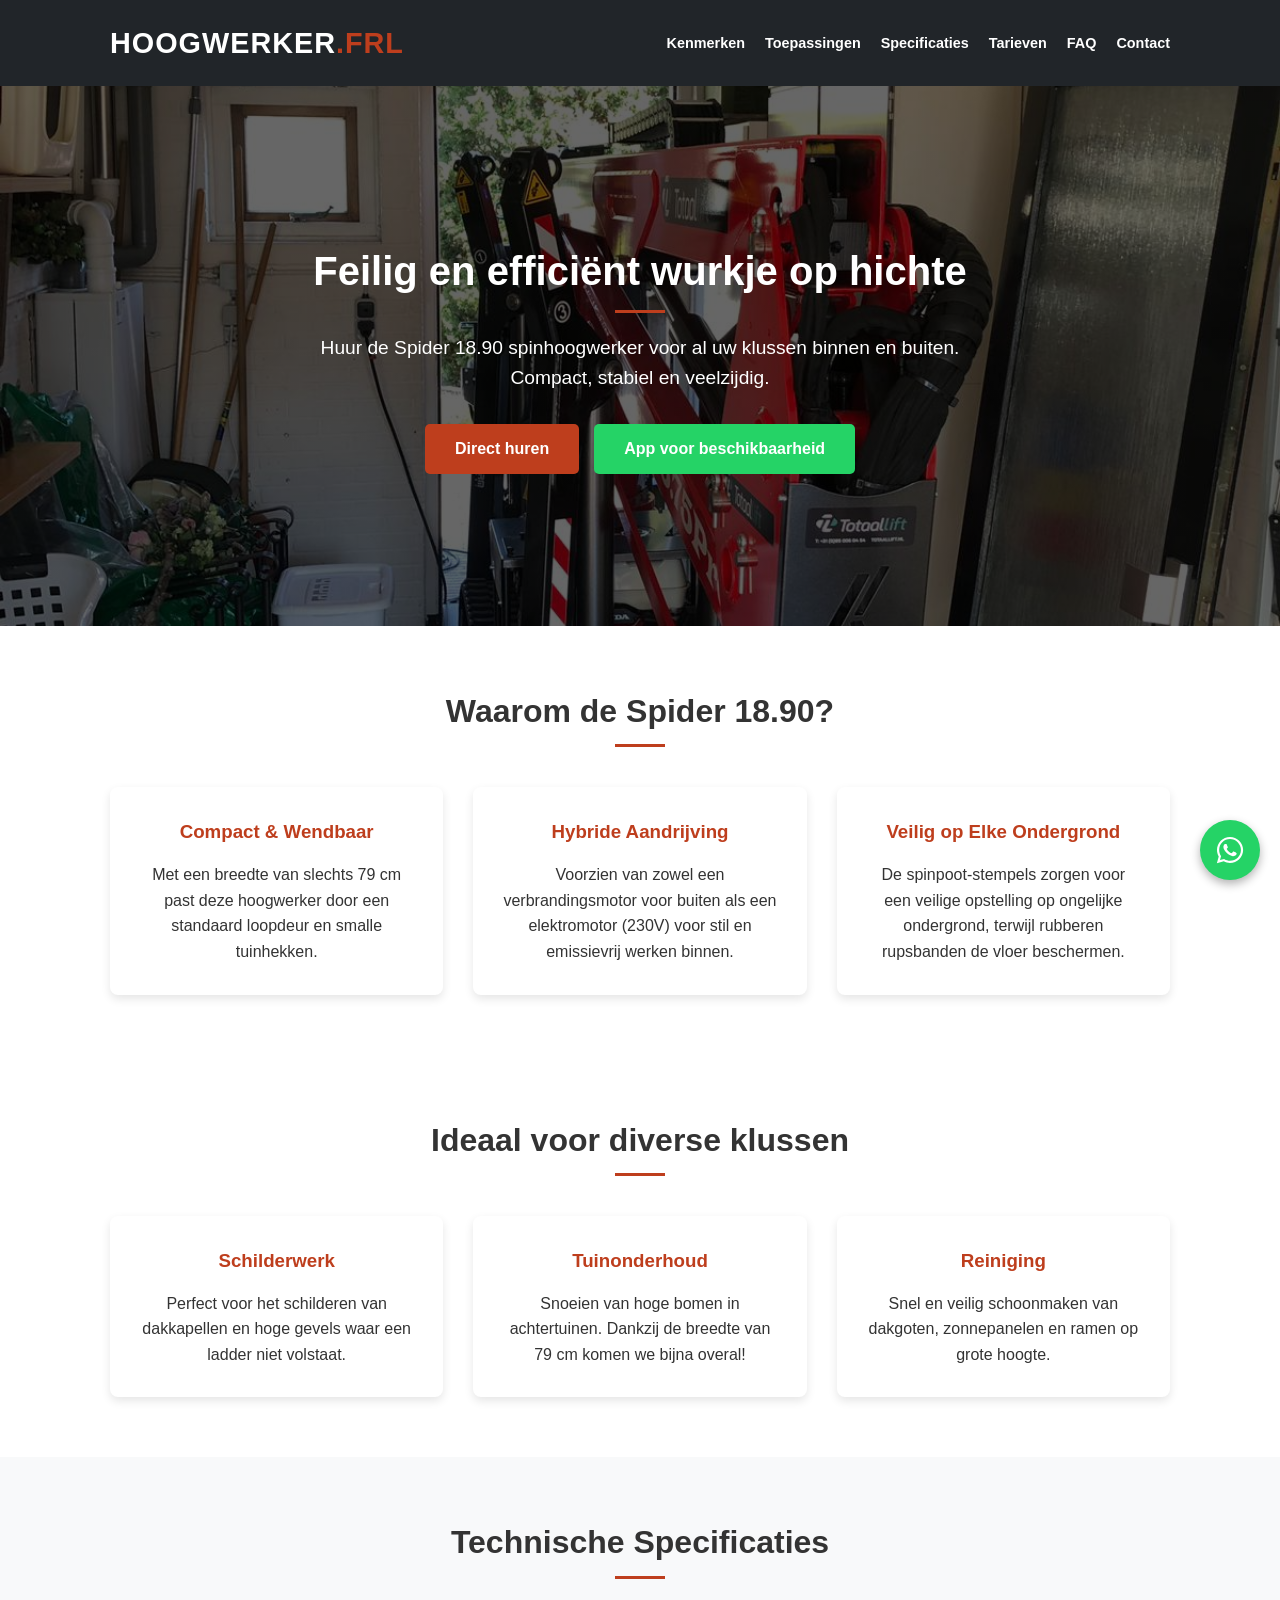
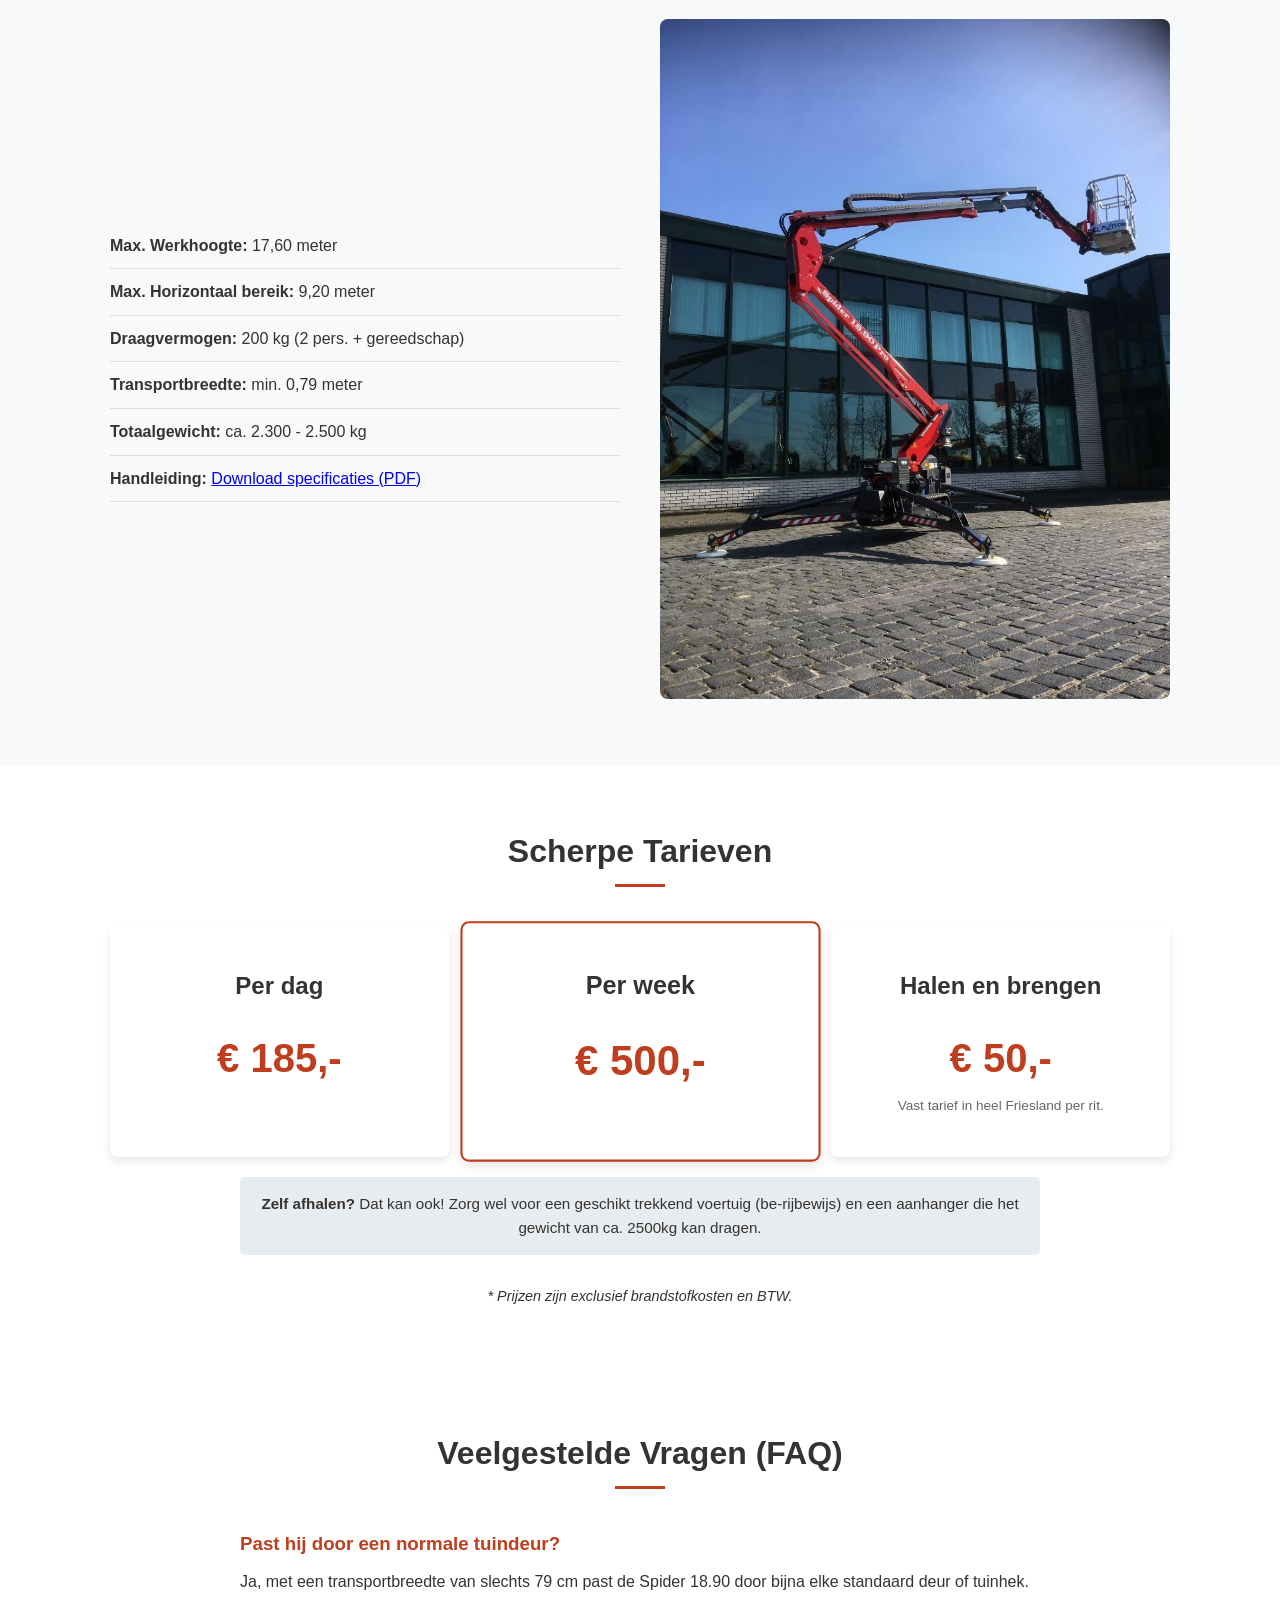
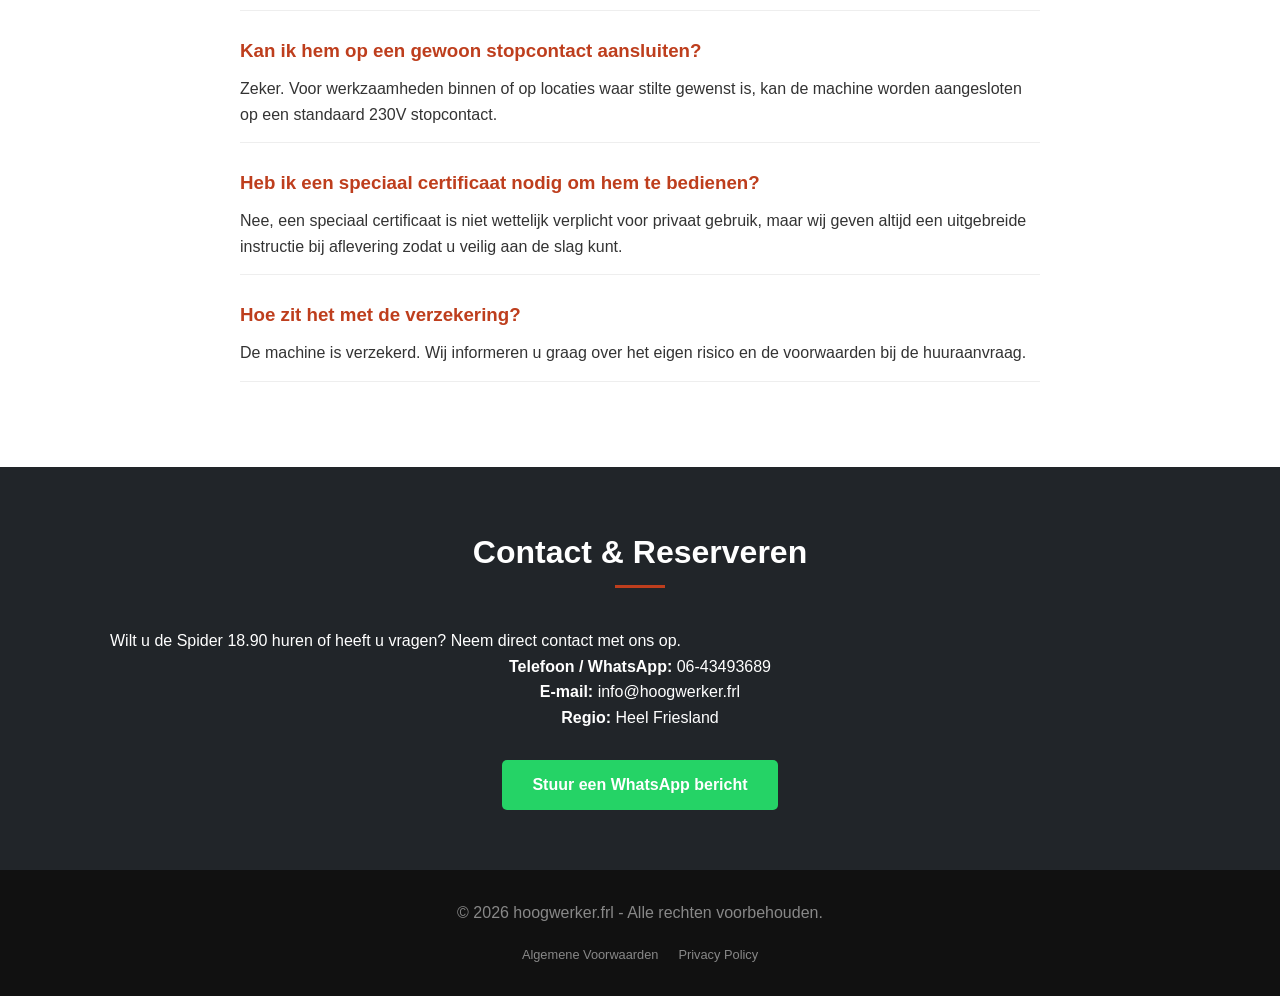
==== index.html @ 07b89209 "Initial commit" ====
<!DOCTYPE html>
<html lang="nl">
<head>
    <meta charset="UTF-8">
    <meta name="viewport" content="width=device-width, initial-scale=1.0">
    <title>Hoogwerker.frl - Spinspinhoogwerker Verhuur</title>
    <link rel="stylesheet" href="style.css">
</head>
<body>
    <header>
        <div class="container">
            <h1>hoogwerker<span>.frl</span></h1>
            <nav>
                <ul>
                    <li><a href="#kenmerken">Kenmerken</a></li>
                    <li><a href="#toepassingen">Toepassingen</a></li>
                    <li><a href="#specificaties">Specificaties</a></li>
                    <li><a href="#tarieven">Tarieven</a></li>
                    <li><a href="#faq">FAQ</a></li>
                    <li><a href="#contact">Contact</a></li>
                </ul>
            </nav>
        </div>
    </header>

    <main>
        <section id="hero">
            <div class="container">
                <h2>Feilig en efficiënt wurkje op hichte</h2>
                <p>Huur de Spider 18.90 spinhoogwerker voor al uw klussen binnen en buiten. Compact, stabiel en veelzijdig.</p>
                <div class="cta-buttons">
                    <a href="#contact" class="btn">Direct huren</a>
                    <a href="https://wa.me/31643493689" class="btn btn-whatsapp">App voor beschikbaarheid</a>
                </div>
            </div>
        </section>

        <section id="kenmerken" class="section">
            <div class="container">
                <h2>Waarom de Spider 18.90?</h2>
                <div class="grid">
                    <div class="card">
                        <h3>Compact & Wendbaar</h3>
                        <p>Met een breedte van slechts 79 cm past deze hoogwerker door een standaard loopdeur en smalle tuinhekken.</p>
                    </div>
                    <div class="card">
                        <h3>Hybride Aandrijving</h3>
                        <p>Voorzien van zowel een verbrandingsmotor voor buiten als een elektromotor (230V) voor stil en emissievrij werken binnen.</p>
                    </div>
                    <div class="card">
                        <h3>Veilig op Elke Ondergrond</h3>
                        <p>De spinpoot-stempels zorgen voor een veilige opstelling op ongelijke ondergrond, terwijl rubberen rupsbanden de vloer beschermen.</p>
                    </div>
                </div>
            </div>
        </section>

        <section id="toepassingen" class="section">
            <div class="container">
                <h2>Ideaal voor diverse klussen</h2>
                <div class="grid">
                    <div class="card">
                        <h3>Schilderwerk</h3>
                        <p>Perfect voor het schilderen van dakkapellen en hoge gevels waar een ladder niet volstaat.</p>
                    </div>
                    <div class="card">
                        <h3>Tuinonderhoud</h3>
                        <p>Snoeien van hoge bomen in achtertuinen. Dankzij de breedte van 79 cm komen we bijna overal!</p>
                    </div>
                    <div class="card">
                        <h3>Reiniging</h3>
                        <p>Snel en veilig schoonmaken van dakgoten, zonnepanelen en ramen op grote hoogte.</p>
                    </div>
                </div>
            </div>
        </section>

        <section id="specificaties" class="section bg-light">
            <div class="container">
                <h2>Technische Specificaties</h2>
                <div class="spec-grid">
                    <ul>
                        <li><strong>Max. Werkhoogte:</strong> 17,60 meter</li>
                        <li><strong>Max. Horizontaal bereik:</strong> 9,20 meter</li>
                        <li><strong>Draagvermogen:</strong> 200 kg (2 pers. + gereedschap)</li>
                        <li><strong>Transportbreedte:</strong> min. 0,79 meter</li>
                        <li><strong>Totaalgewicht:</strong> ca. 2.300 - 2.500 kg</li>
                        <li><strong>Handleiding:</strong> <a href="info/brochure-spider-1890-en.pdf" target="_blank">Download specificaties (PDF)</a></li>
                    </ul>
                    <div class="spec-image">
                        <!-- Hier zou een afbeelding van de Spider 1890 kunnen komen -->
                        <img src="afbeeldingen/platform-basket-1890.jpg" alt="Spider 18.90 spinhoogwerker">
                    </div>
                </div>
            </div>
        </section>

        <section id="tarieven" class="section">
            <div class="container">
                <h2>Scherpe Tarieven</h2>
                <div class="price-container">
                    <div class="price-box">
                        <h3>Per dag</h3>
                        <p class="price">€ 185,-</p>
                    </div>
                    <div class="price-box featured">
                        <h3>Per week</h3>
                        <p class="price">€ 500,-</p>
                    </div>
                    <div class="price-box">
                        <h3>Halen en brengen</h3>
                        <p class="price">€ 50,-</p>
                        <p class="detail">Vast tarief in heel Friesland per rit.</p>
                    </div>
                </div>
                <div class="practical-info">
                    <p><strong>Zelf afhalen?</strong> Dat kan ook! Zorg wel voor een geschikt trekkend voertuig (be-rijbewijs) en een aanhanger die het gewicht van ca. 2500kg kan dragen.</p>
                </div>
                <p class="disclaimer">* Prijzen zijn exclusief brandstofkosten en BTW.</p>
            </div>
        </section>

        <section id="faq" class="section">
            <div class="container">
                <h2>Veelgestelde Vragen (FAQ)</h2>
                <div class="faq-grid">
                    <div class="faq-item">
                        <h3>Past hij door een normale tuindeur?</h3>
                        <p>Ja, met een transportbreedte van slechts 79 cm past de Spider 18.90 door bijna elke standaard deur of tuinhek.</p>
                    </div>
                    <div class="faq-item">
                        <h3>Kan ik hem op een gewoon stopcontact aansluiten?</h3>
                        <p>Zeker. Voor werkzaamheden binnen of op locaties waar stilte gewenst is, kan de machine worden aangesloten op een standaard 230V stopcontact.</p>
                    </div>
                    <div class="faq-item">
                        <h3>Heb ik een speciaal certificaat nodig om hem te bedienen?</h3>
                        <p>Nee, een speciaal certificaat is niet wettelijk verplicht voor privaat gebruik, maar wij geven altijd een uitgebreide instructie bij aflevering zodat u veilig aan de slag kunt.</p>
                    </div>
                    <div class="faq-item">
                        <h3>Hoe zit het met de verzekering?</h3>
                        <p>De machine is verzekerd. Wij informeren u graag over het eigen risico en de voorwaarden bij de huuraanvraag.</p>
                    </div>
                </div>
            </div>
        </section>

        <section id="contact" class="section bg-dark text-light">
            <div class="container">
                <h2>Contact & Reserveren</h2>
                <p>Wilt u de Spider 18.90 huren of heeft u vragen? Neem direct contact met ons op.</p>
                <div class="contact-info">
                    <p><strong>Telefoon / WhatsApp:</strong> <a href="https://wa.me/31643493689" class="whatsapp-link">06-43493689</a></p>
                    <p><strong>E-mail:</strong> <a href="mailto:info@hoogwerker.frl">info@hoogwerker.frl</a></p>
                    <p><strong>Regio:</strong> Heel Friesland</p>
                </div>
                <div class="cta-container">
                    <a href="https://wa.me/31643493689" class="btn btn-whatsapp">Stuur een WhatsApp bericht</a>
                </div>
            </div>
        </section>
    </main>

    <a href="https://wa.me/31643493689" class="whatsapp-sticky" target="_blank" rel="noopener noreferrer" title="Chat via WhatsApp">
        <svg viewBox="0 0 448 512" width="30" height="30" fill="currentColor">
            <path d="M380.9 97.1C339 55.1 283.2 32 223.9 32c-122.4 0-222 99.6-222 222 0 39.1 10.2 77.3 29.6 111L0 480l117.7-30.9c32.4 17.7 68.9 27 106.1 27h.1c122.3 0 224.1-99.6 224.1-222 0-59.3-25.2-115-67.1-157zm-157 341.6c-33.2 0-65.7-8.9-94-25.7l-6.7-4-69.8 18.3L72 359.2l-4.4-7c-18.5-29.4-28.2-63.3-28.2-98.2 0-101.7 82.8-184.5 184.6-184.5 49.3 0 95.6 19.2 130.4 54.1 34.8 34.9 56.2 81.2 56.1 130.5 0 101.8-84.9 184.6-186.6 184.6zm101.2-138.2c-5.5-2.8-32.8-16.2-37.9-18-5.1-1.9-8.8-2.8-12.5 2.8-3.7 5.6-14.3 18-17.6 21.8-3.2 3.7-6.5 4.2-12 1.4-5.5-2.8-23.2-8.5-44.2-27.2-16.4-14.6-27.4-32.7-30.7-38.2-3.2-5.6-.4-8.6 2.4-11.4 2.6-2.5 5.5-6.5 8.3-9.8 2.8-3.2 3.7-5.5 5.5-9.3 1.9-3.7.9-6.9-.5-9.7-1.4-2.8-12.5-30.1-17.1-41.2-4.5-10.8-9.1-9.3-12.5-9.5-3.2-.2-6.9-.2-10.6-.2-3.7 0-9.7 1.4-14.8 6.9-5.1 5.6-19.4 19-19.4 46.3 0 27.3 19.9 53.7 22.6 57.4 2.8 3.7 39.1 59.7 94.8 83.8 13.2 5.8 23.5 9.2 31.5 11.8 13.3 4.2 25.4 3.6 35 2.2 10.7-1.6 32.8-13.4 37.4-26.4 4.6-13 4.6-24.1 3.2-26.4-1.3-2.5-5-3.9-10.5-6.6z"/>
        </svg>
    </a>

    <footer>
        <div class="container">
            <p>&copy; 2026 hoogwerker.frl - Alle rechten voorbehouden.</p>
            <nav>
                <ul>
                    <li><a href="algemene-voorwaarden.html">Algemene Voorwaarden</a></li>
                    <li><a href="privacy-policy.html">Privacy Policy</a></li>
                </ul>
            </nav>
        </div>
    </footer>
</body>
</html>
---- style.css ----
/* Kleurenpalet op basis van requirements.md */
:root {
    --primary-color: #BE3E1D;
    --secondary-color: #212529;
    --light-bg: #f8f9fa;
    --text-color: #333;
    --light-text: #fff;
}

* {
    box-sizing: border-box;
    margin: 0;
    padding: 0;
}

body {
    font-family: 'Segoe UI', Tahoma, Geneva, Verdana, sans-serif;
    line-height: 1.6;
    color: var(--text-color);
}

.container {
    max-width: 1100px;
    margin: 0 auto;
    padding: 0 20px;
}

/* Header */
header {
    background: var(--secondary-color);
    color: var(--light-text);
    padding: 20px 0;
    position: sticky;
    top: 0;
    z-index: 1000;
}

header .container {
    display: flex;
    justify-content: space-between;
    align-items: center;
}

header h1 {
    font-size: 1.8rem;
    text-transform: uppercase;
    letter-spacing: 1px;
}

header h1 span {
    color: var(--primary-color);
}

header nav ul {
    display: flex;
    list-style: none;
}

header nav ul li {
    margin-left: 20px;
}

header nav a {
    color: var(--light-text);
    text-decoration: none;
    font-weight: bold;
    font-size: 0.9rem;
    transition: color 0.3s;
}

header nav a:hover {
    color: var(--primary-color);
}

/* Hero Section */
#hero {
    background: linear-gradient(rgba(0,0,0,0.6), rgba(0,0,0,0.6)), url('afbeeldingen/2019_06_01_erwin_geels_1.jpg') no-repeat center center/cover;
    height: 60vh;
    color: var(--light-text);
    display: flex;
    flex-direction: column;
    justify-content: center;
    text-align: center;
}

#hero h2 {
    font-size: 2.5rem;
    margin-bottom: 20px;
}

#hero p {
    font-size: 1.2rem;
    margin-bottom: 30px;
    max-width: 700px;
    margin-left: auto;
    margin-right: auto;
}

.btn {
    display: inline-block;
    background: var(--primary-color);
    color: var(--light-text);
    padding: 12px 30px;
    text-decoration: none;
    border-radius: 5px;
    font-weight: bold;
    transition: background 0.3s;
}

.btn:hover {
    background: #a33519;
}

/* Sections */
.section {
    padding: 60px 0;
}

.bg-light {
    background: var(--light-bg);
}

.bg-dark {
    background: var(--secondary-color);
}

.text-light {
    color: var(--light-text);
}

h2 {
    text-align: center;
    margin-bottom: 40px;
    font-size: 2rem;
    position: relative;
    padding-bottom: 10px;
}

h2::after {
    content: '';
    background: var(--primary-color);
    height: 3px;
    width: 50px;
    position: absolute;
    bottom: 0;
    left: 50%;
    transform: translateX(-50%);
}

/* Grid & Cards */
.grid {
    display: grid;
    grid-template-columns: repeat(auto-fit, minmax(250px, 1fr));
    gap: 30px;
}

.card {
    background: #fff;
    padding: 30px;
    border-radius: 8px;
    box-shadow: 0 4px 10px rgba(0,0,0,0.1);
    text-align: center;
}

.card h3 {
    margin-bottom: 15px;
    color: var(--primary-color);
}

/* Specs */
.spec-grid {
    display: grid;
    grid-template-columns: 1fr 1fr;
    gap: 40px;
    align-items: center;
}

.spec-grid ul {
    list-style: none;
}

.spec-grid ul li {
    padding: 10px 0;
    border-bottom: 1px solid #ddd;
}

.spec-image img {
    width: 100%;
    border-radius: 8px;
}

/* Tarieven */
.price-container {
    display: flex;
    justify-content: center;
    gap: 20px;
    flex-wrap: wrap;
}

.price-box {
    background: #fff;
    padding: 40px;
    border-radius: 8px;
    text-align: center;
    flex: 1;
    min-width: 250px;
    box-shadow: 0 4px 10px rgba(0,0,0,0.1);
}

.price-box.featured {
    border: 2px solid var(--primary-color);
    transform: scale(1.05);
}

.price-box h3 {
    margin-bottom: 20px;
    font-size: 1.5rem;
}

.price {
    font-size: 2.5rem;
    font-weight: bold;
    color: var(--primary-color);
}

.price-box .detail {
    font-size: 0.85rem;
    color: #666;
    margin-top: 5px;
}

.practical-info {
    max-width: 800px;
    margin: 20px auto 0;
    text-align: center;
    background: #e9ecef;
    padding: 15px;
    border-radius: 5px;
    font-size: 0.95rem;
}

.disclaimer {
    text-align: center;
    margin-top: 30px;
    font-style: italic;
    font-size: 0.9rem;
}

/* Contact */
.contact-info {
    text-align: center;
    margin-bottom: 30px;
}

.contact-info a {
    color: var(--light-text);
    text-decoration: none;
    transition: color 0.3s;
}

.contact-info a:hover {
    color: var(--primary-color);
}

.cta-container {
    text-align: center;
}

.btn-whatsapp {
    background-color: #25D366;
}

.btn-whatsapp:hover {
    background-color: #128C7E;
}

.whatsapp-sticky {
    position: fixed;
    bottom: 20px;
    right: 20px;
    background-color: #25D366;
    color: white;
    width: 60px;
    height: 60px;
    border-radius: 50%;
    display: flex;
    justify-content: center;
    align-items: center;
    box-shadow: 0 4px 10px rgba(0,0,0,0.3);
    z-index: 1001;
    transition: transform 0.3s, background-color 0.3s;
}

.whatsapp-sticky:hover {
    transform: scale(1.1);
    background-color: #128C7E;
}

.faq-grid {
    max-width: 800px;
    margin: 0 auto;
}

.faq-item {
    margin-bottom: 25px;
    padding-bottom: 15px;
    border-bottom: 1px solid #eee;
}

.faq-item h3 {
    color: var(--primary-color);
    margin-bottom: 10px;
}

.cta-buttons {
    display: flex;
    justify-content: center;
    gap: 15px;
    flex-wrap: wrap;
}

/* Footer */
footer {
    background: #111;
    color: #888;
    padding: 30px 0;
    text-align: center;
}

footer nav ul {
    list-style: none;
    display: flex;
    justify-content: center;
    margin-top: 15px;
}

footer nav ul li {
    margin: 0 10px;
}

footer nav a {
    color: #888;
    text-decoration: none;
    font-size: 0.8rem;
}

footer nav a:hover {
    color: var(--light-text);
}

/* Mobiele Responsiviteit */
@media (max-width: 768px) {
    header .container {
        flex-direction: column;
    }

    header nav {
        margin-top: 15px;
    }

    header nav ul li {
        margin: 0 10px;
    }

    #hero h2 {
        font-size: 1.8rem;
    }

    .spec-grid {
        grid-template-columns: 1fr;
    }

    .price-box.featured {
        transform: scale(1);
    }
}
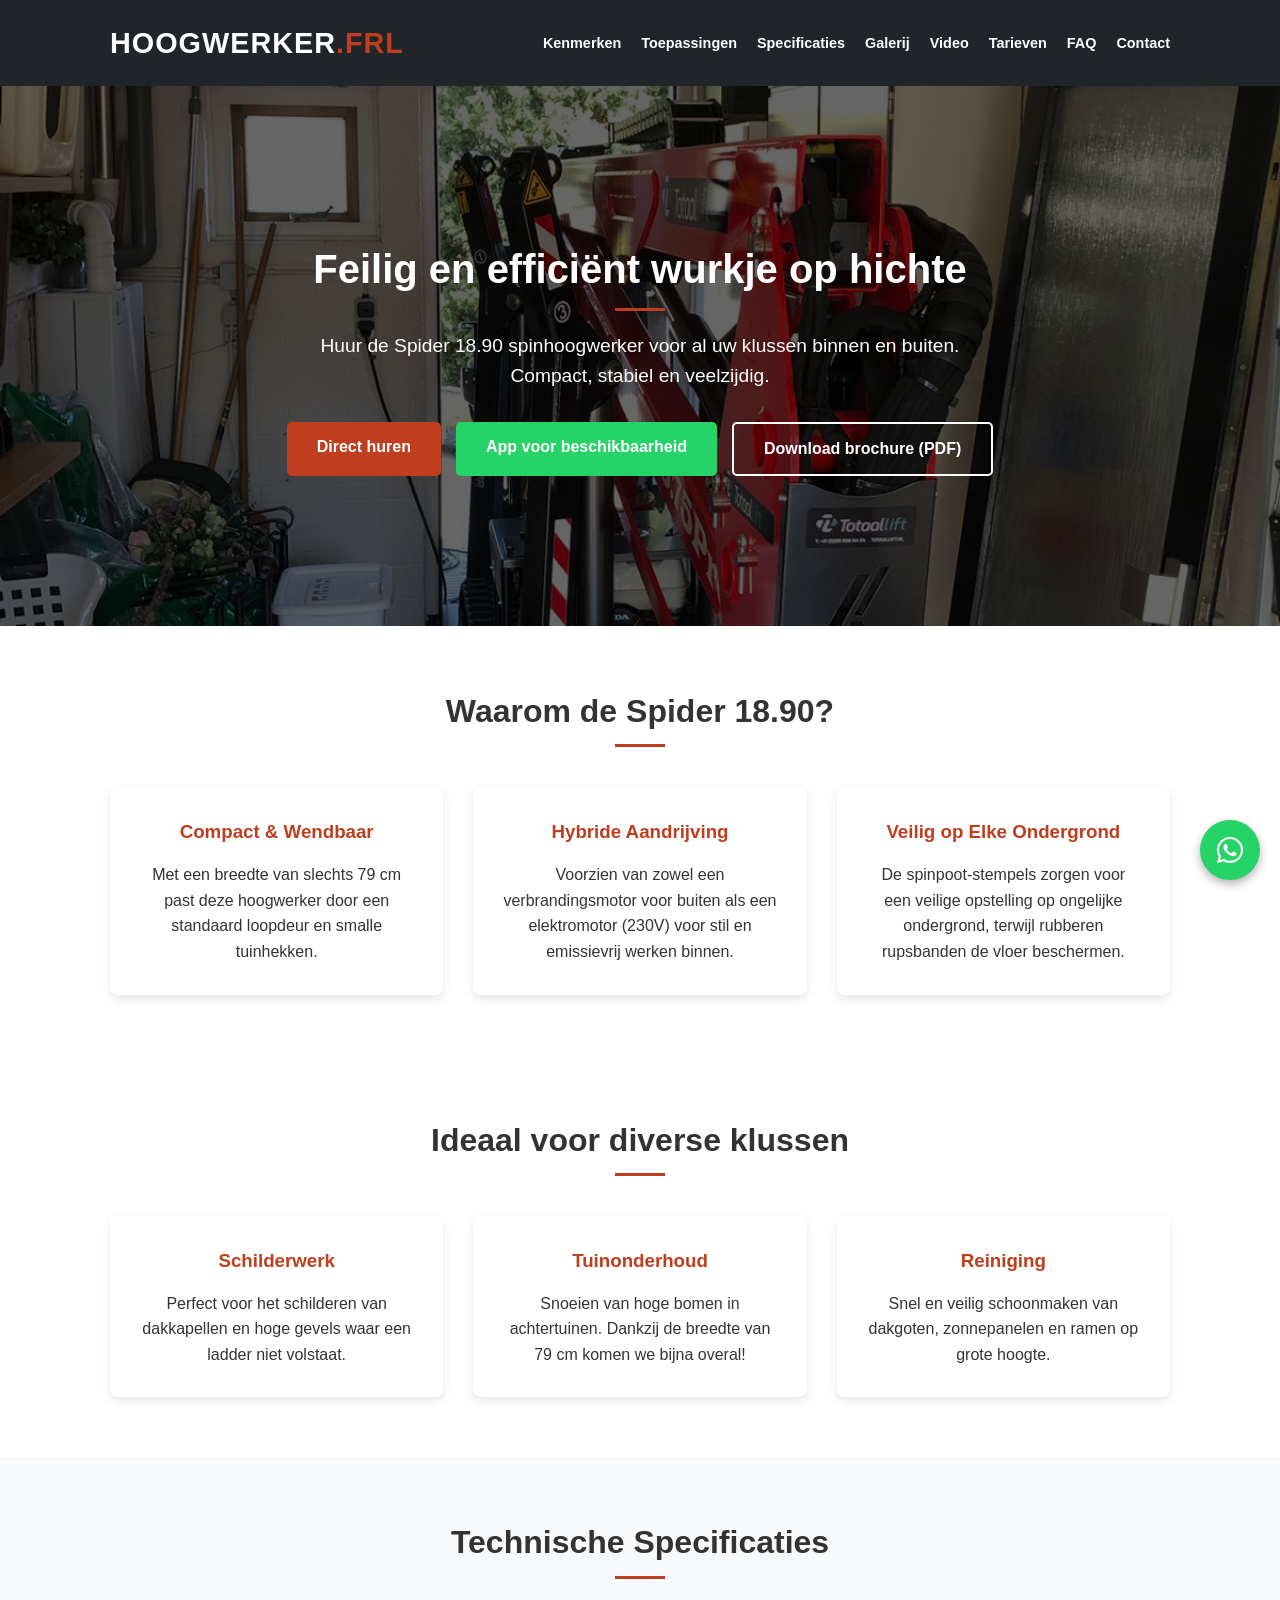
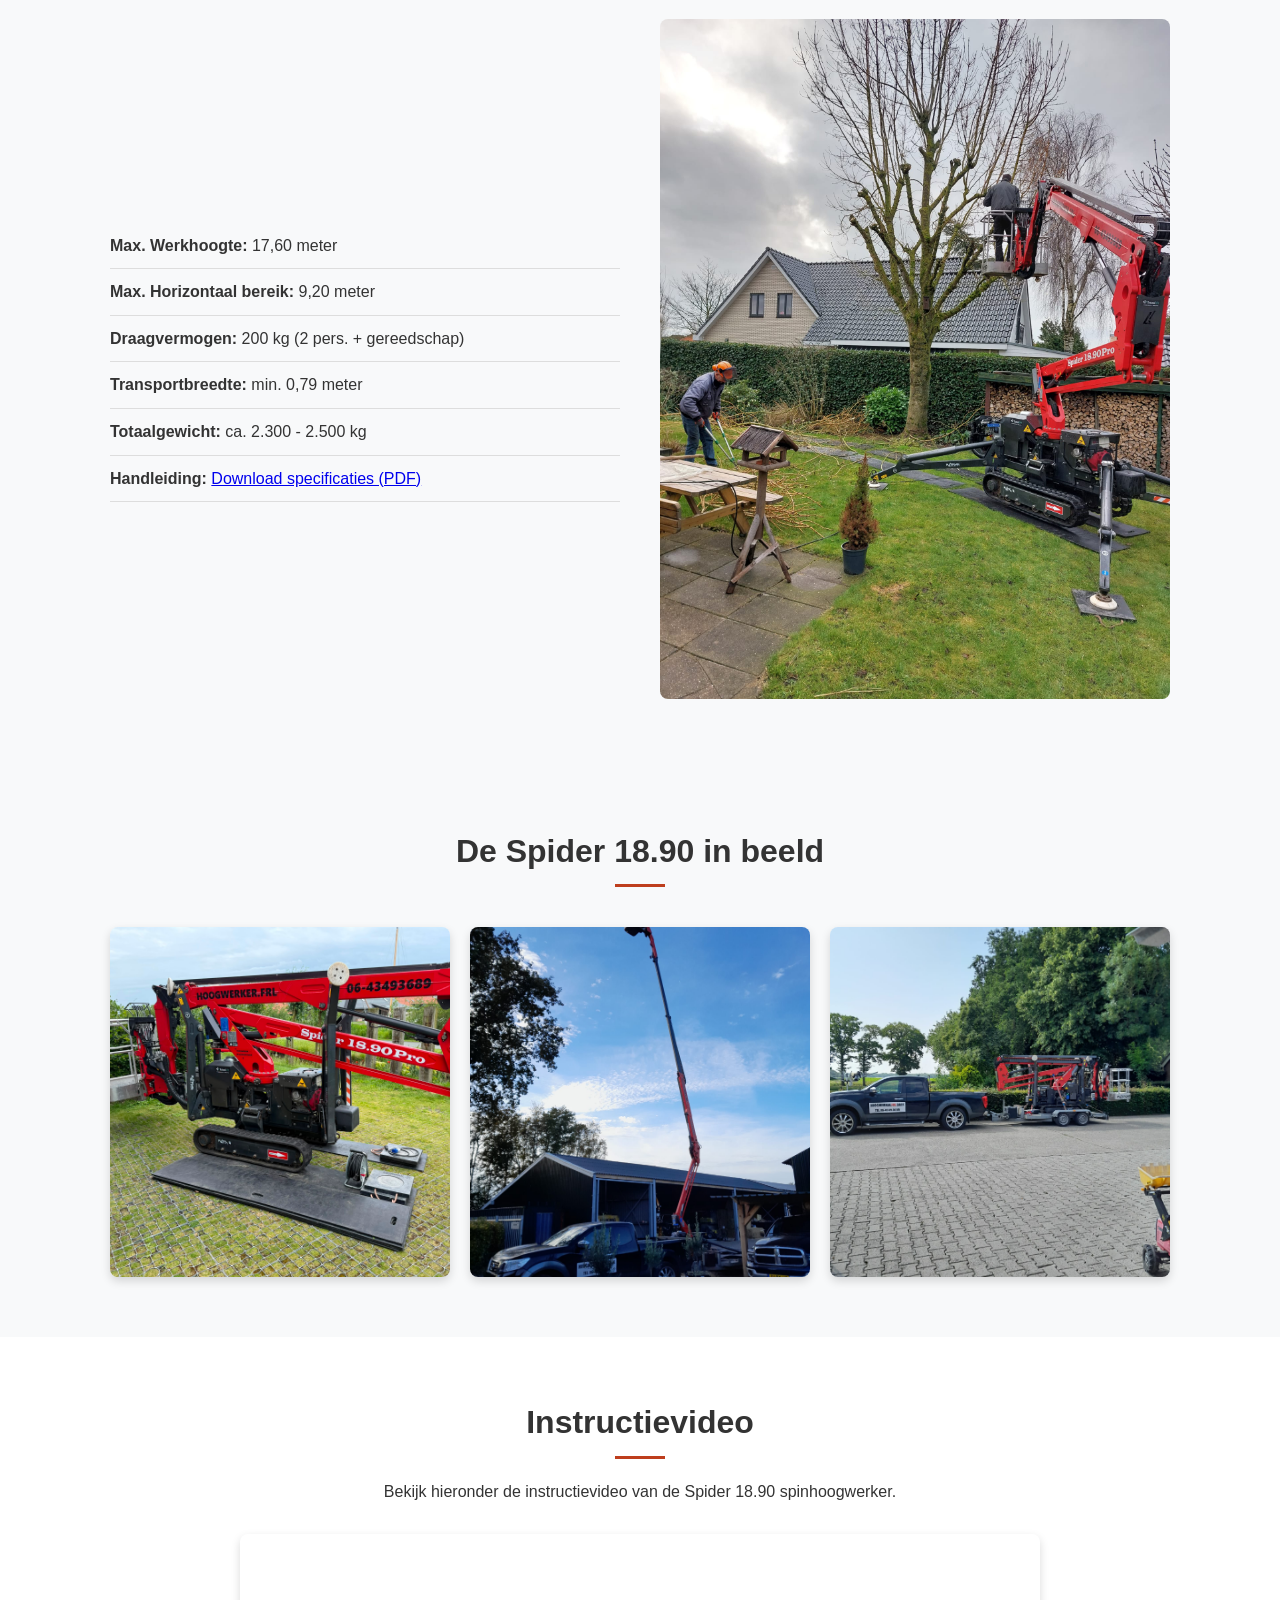
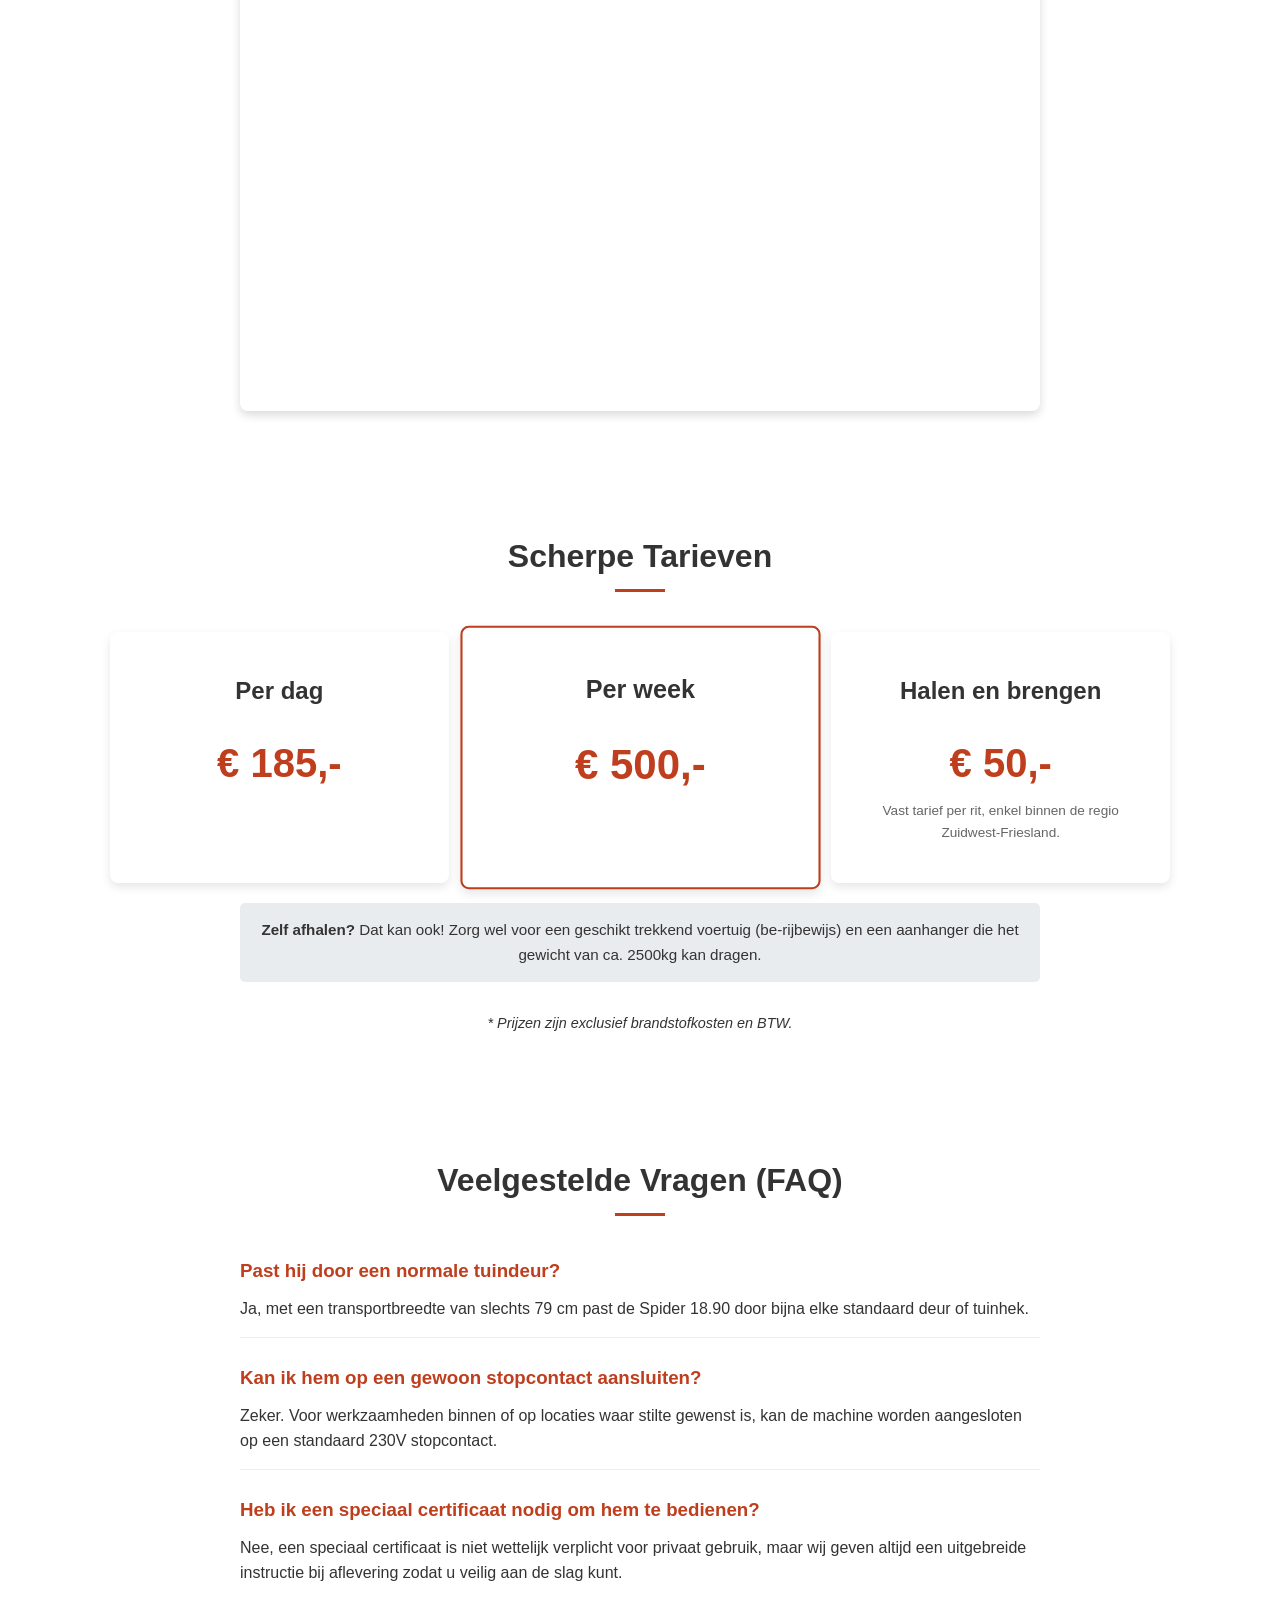
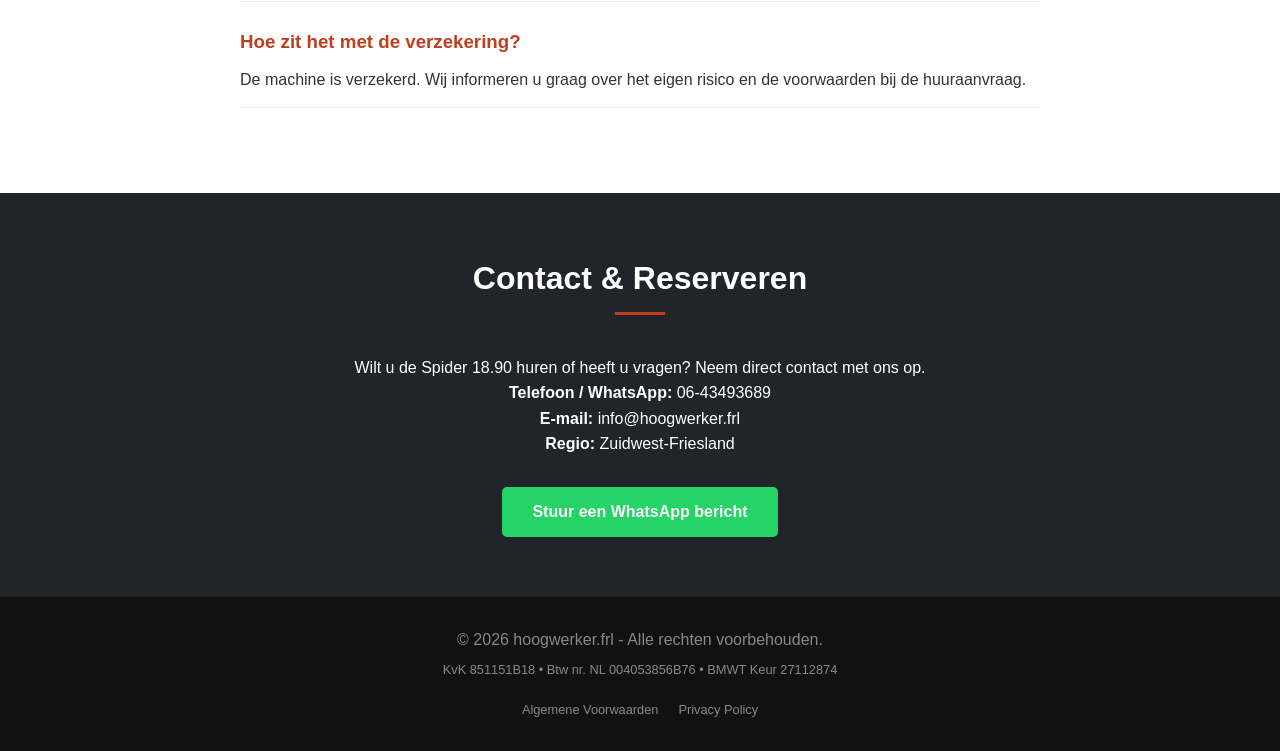
==== commit b61f7e64: "Update website" ====
--- a/index.html
+++ b/index.html
@@ -15,6 +15,8 @@
                     <li><a href="#kenmerken">Kenmerken</a></li>
                     <li><a href="#toepassingen">Toepassingen</a></li>
                     <li><a href="#specificaties">Specificaties</a></li>
+                    <li><a href="#galerij">Galerij</a></li>
+                    <li><a href="#video">Video</a></li>
                     <li><a href="#tarieven">Tarieven</a></li>
                     <li><a href="#faq">FAQ</a></li>
                     <li><a href="#contact">Contact</a></li>
@@ -31,6 +33,7 @@
                 <div class="cta-buttons">
                     <a href="#contact" class="btn">Direct huren</a>
                     <a href="https://wa.me/31643493689" class="btn btn-whatsapp">App voor beschikbaarheid</a>
+                    <a href="info/brochure-spider-1890-en.pdf" class="btn btn-outline" target="_blank" rel="noopener noreferrer">Download brochure (PDF)</a>
                 </div>
             </div>
         </section>
@@ -88,9 +91,35 @@
                         <li><strong>Handleiding:</strong> <a href="info/brochure-spider-1890-en.pdf" target="_blank">Download specificaties (PDF)</a></li>
                     </ul>
                     <div class="spec-image">
-                        <!-- Hier zou een afbeelding van de Spider 1890 kunnen komen -->
-                        <img src="afbeeldingen/platform-basket-1890.jpg" alt="Spider 18.90 spinhoogwerker">
-                    </div>
+                        <img src="afbeeldingen/WhatsApp Image 2026-06-09 at 21.50.48 (2).jpeg" alt="Spider 18.90 spinhoogwerker in bedrijf">
+                    </div>
+                </div>
+            </div>
+        </section>
+
+        <section id="galerij" class="section bg-light">
+            <div class="container">
+                <h2>De Spider 18.90 in beeld</h2>
+                <div class="gallery">
+                    <figure class="gallery-item">
+                        <img src="afbeeldingen/WhatsApp Image 2026-06-09 at 21.50.48.jpeg" alt="Spider 18.90 spinhoogwerker volledig uitgevouwen" loading="lazy">
+                    </figure>
+                    <figure class="gallery-item">
+                        <img src="afbeeldingen/WhatsApp Image 2026-06-09 at 21.50.48 (3).jpeg" alt="Spider 18.90 spinhoogwerker op locatie" loading="lazy">
+                    </figure>
+                    <figure class="gallery-item">
+                        <img src="afbeeldingen/WhatsApp Image 2026-06-09 at 21.50.48 (4).jpeg" alt="Spider 18.90 spinhoogwerker werkbak" loading="lazy">
+                    </figure>
+                </div>
+            </div>
+        </section>
+
+        <section id="video" class="section">
+            <div class="container">
+                <h2>Instructievideo</h2>
+                <p class="video-intro">Bekijk hieronder de instructievideo van de Spider 18.90 spinhoogwerker.</p>
+                <div class="video-wrapper">
+                    <iframe src="https://www.youtube.com/embed/ahzUyCB9Oyw" title="Instructievideo Spider 18.90" frameborder="0" allow="accelerometer; autoplay; clipboard-write; encrypted-media; gyroscope; picture-in-picture; web-share" allowfullscreen></iframe>
                 </div>
             </div>
         </section>
@@ -110,7 +139,7 @@
                     <div class="price-box">
                         <h3>Halen en brengen</h3>
                         <p class="price">€ 50,-</p>
-                        <p class="detail">Vast tarief in heel Friesland per rit.</p>
+                        <p class="detail">Vast tarief per rit, enkel binnen de regio Zuidwest-Friesland.</p>
                     </div>
                 </div>
                 <div class="practical-info">
@@ -147,11 +176,11 @@
         <section id="contact" class="section bg-dark text-light">
             <div class="container">
                 <h2>Contact & Reserveren</h2>
-                <p>Wilt u de Spider 18.90 huren of heeft u vragen? Neem direct contact met ons op.</p>
+                <p style="text-align: center;">Wilt u de Spider 18.90 huren of heeft u vragen? Neem direct contact met ons op.</p>
                 <div class="contact-info">
                     <p><strong>Telefoon / WhatsApp:</strong> <a href="https://wa.me/31643493689" class="whatsapp-link">06-43493689</a></p>
                     <p><strong>E-mail:</strong> <a href="mailto:info@hoogwerker.frl">info@hoogwerker.frl</a></p>
-                    <p><strong>Regio:</strong> Heel Friesland</p>
+                    <p><strong>Regio:</strong> Zuidwest-Friesland</p>
                 </div>
                 <div class="cta-container">
                     <a href="https://wa.me/31643493689" class="btn btn-whatsapp">Stuur een WhatsApp bericht</a>
@@ -169,6 +198,7 @@
     <footer>
         <div class="container">
             <p>&copy; 2026 hoogwerker.frl - Alle rechten voorbehouden.</p>
+            <p class="company-info">KvK 851151B18 &bull; Btw nr. NL 004053856B76 &bull; BMWT Keur 27112874</p>
             <nav>
                 <ul>
                     <li><a href="algemene-voorwaarden.html">Algemene Voorwaarden</a></li>
--- a/style.css
+++ b/style.css
@@ -109,6 +109,16 @@
 
 .btn:hover {
     background: #a33519;
+}
+
+.btn-outline {
+    background: transparent;
+    border: 2px solid var(--light-text);
+}
+
+.btn-outline:hover {
+    background: var(--light-text);
+    color: var(--secondary-color);
 }
 
 /* Sections */
@@ -189,6 +199,60 @@
     border-radius: 8px;
 }
 
+/* Galerij */
+.gallery {
+    display: grid;
+    grid-template-columns: repeat(auto-fit, minmax(250px, 1fr));
+    gap: 20px;
+}
+
+.gallery-item {
+    margin: 0;
+    overflow: hidden;
+    border-radius: 8px;
+    box-shadow: 0 4px 10px rgba(0,0,0,0.15);
+}
+
+.gallery-item img {
+    width: 100%;
+    height: 350px;
+    object-fit: cover;
+    display: block;
+    transition: transform 0.4s ease;
+}
+
+.gallery-item:hover img {
+    transform: scale(1.05);
+}
+
+/* Video */
+.video-intro {
+    text-align: center;
+    max-width: 700px;
+    margin: -20px auto 30px;
+}
+
+.video-wrapper {
+    position: relative;
+    width: 100%;
+    max-width: 800px;
+    margin: 0 auto;
+    padding-bottom: 45%;
+    height: 0;
+    overflow: hidden;
+    border-radius: 8px;
+    box-shadow: 0 4px 10px rgba(0,0,0,0.15);
+}
+
+.video-wrapper iframe {
+    position: absolute;
+    top: 0;
+    left: 0;
+    width: 100%;
+    height: 100%;
+    border: 0;
+}
+
 /* Tarieven */
 .price-container {
     display: flex;
@@ -327,6 +391,11 @@
     text-align: center;
 }
 
+footer .company-info {
+    font-size: 0.8rem;
+    margin-top: 8px;
+}
+
 footer nav ul {
     list-style: none;
     display: flex;
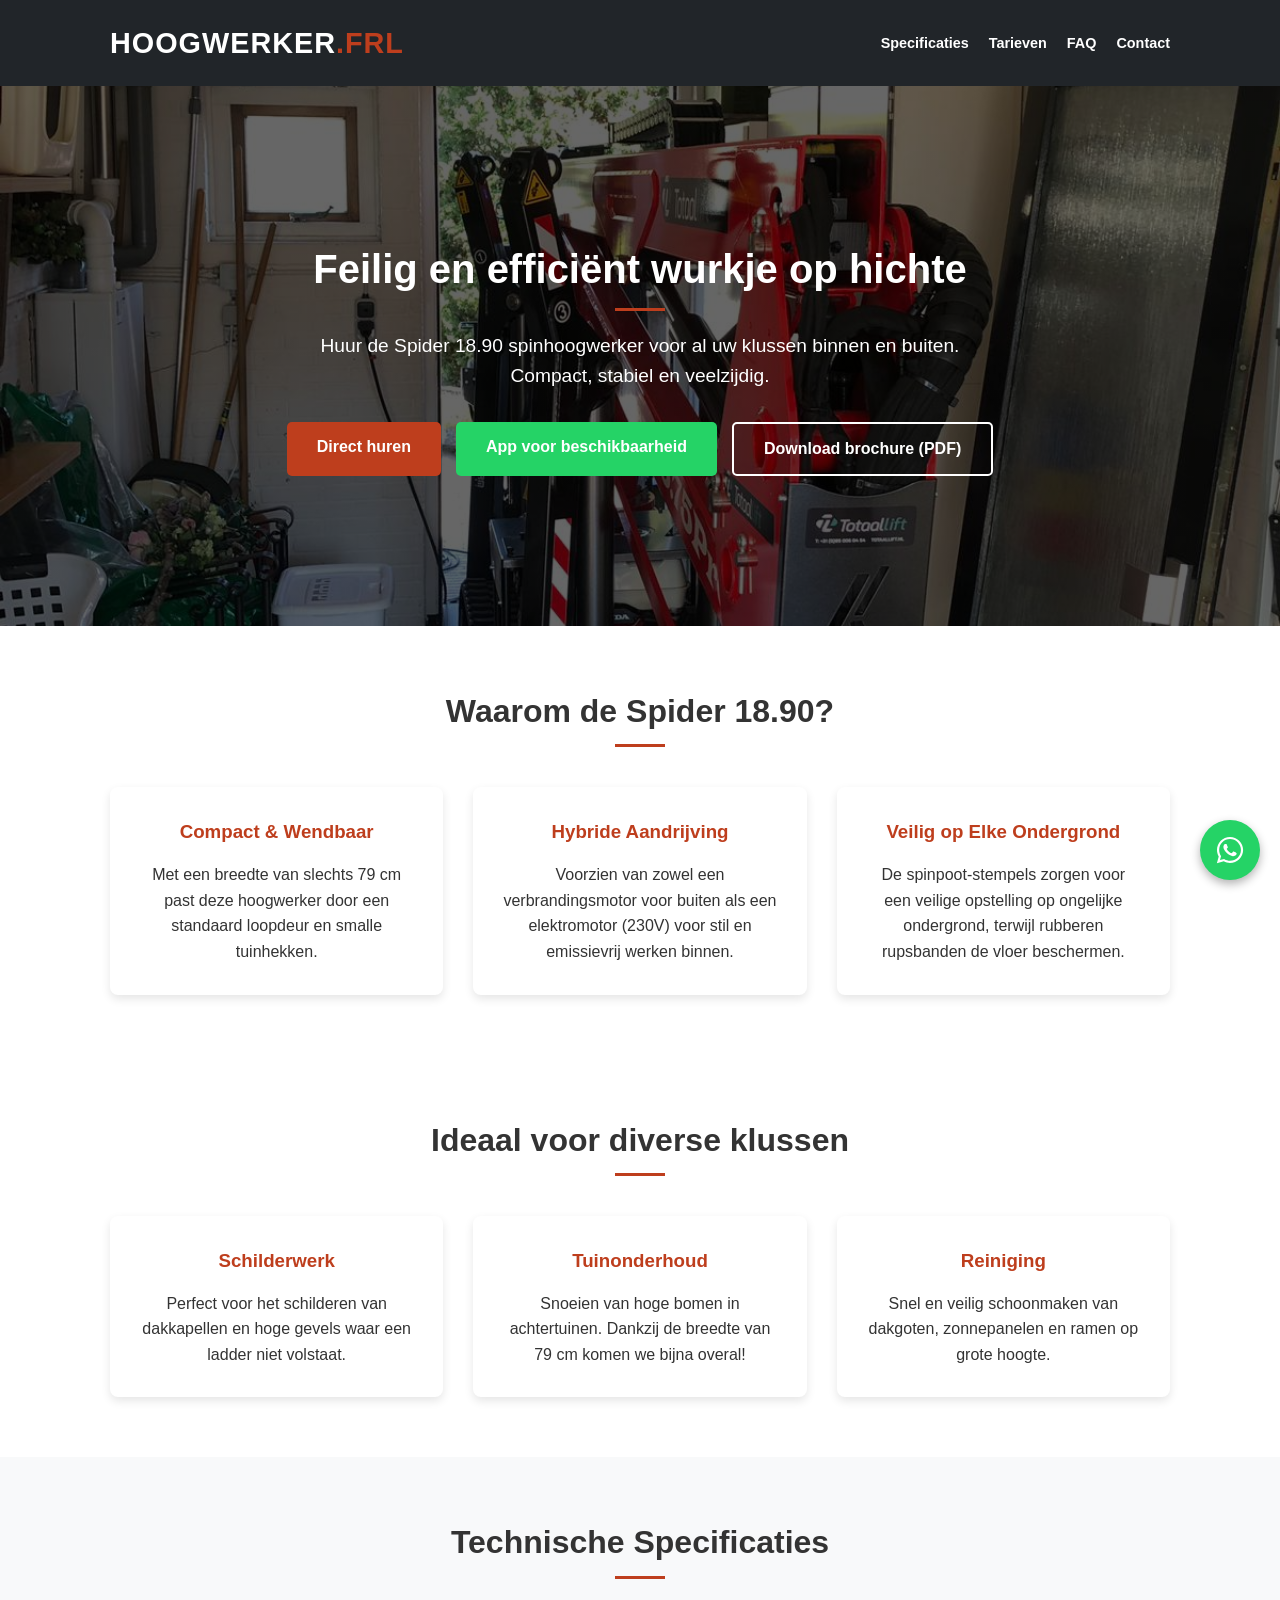
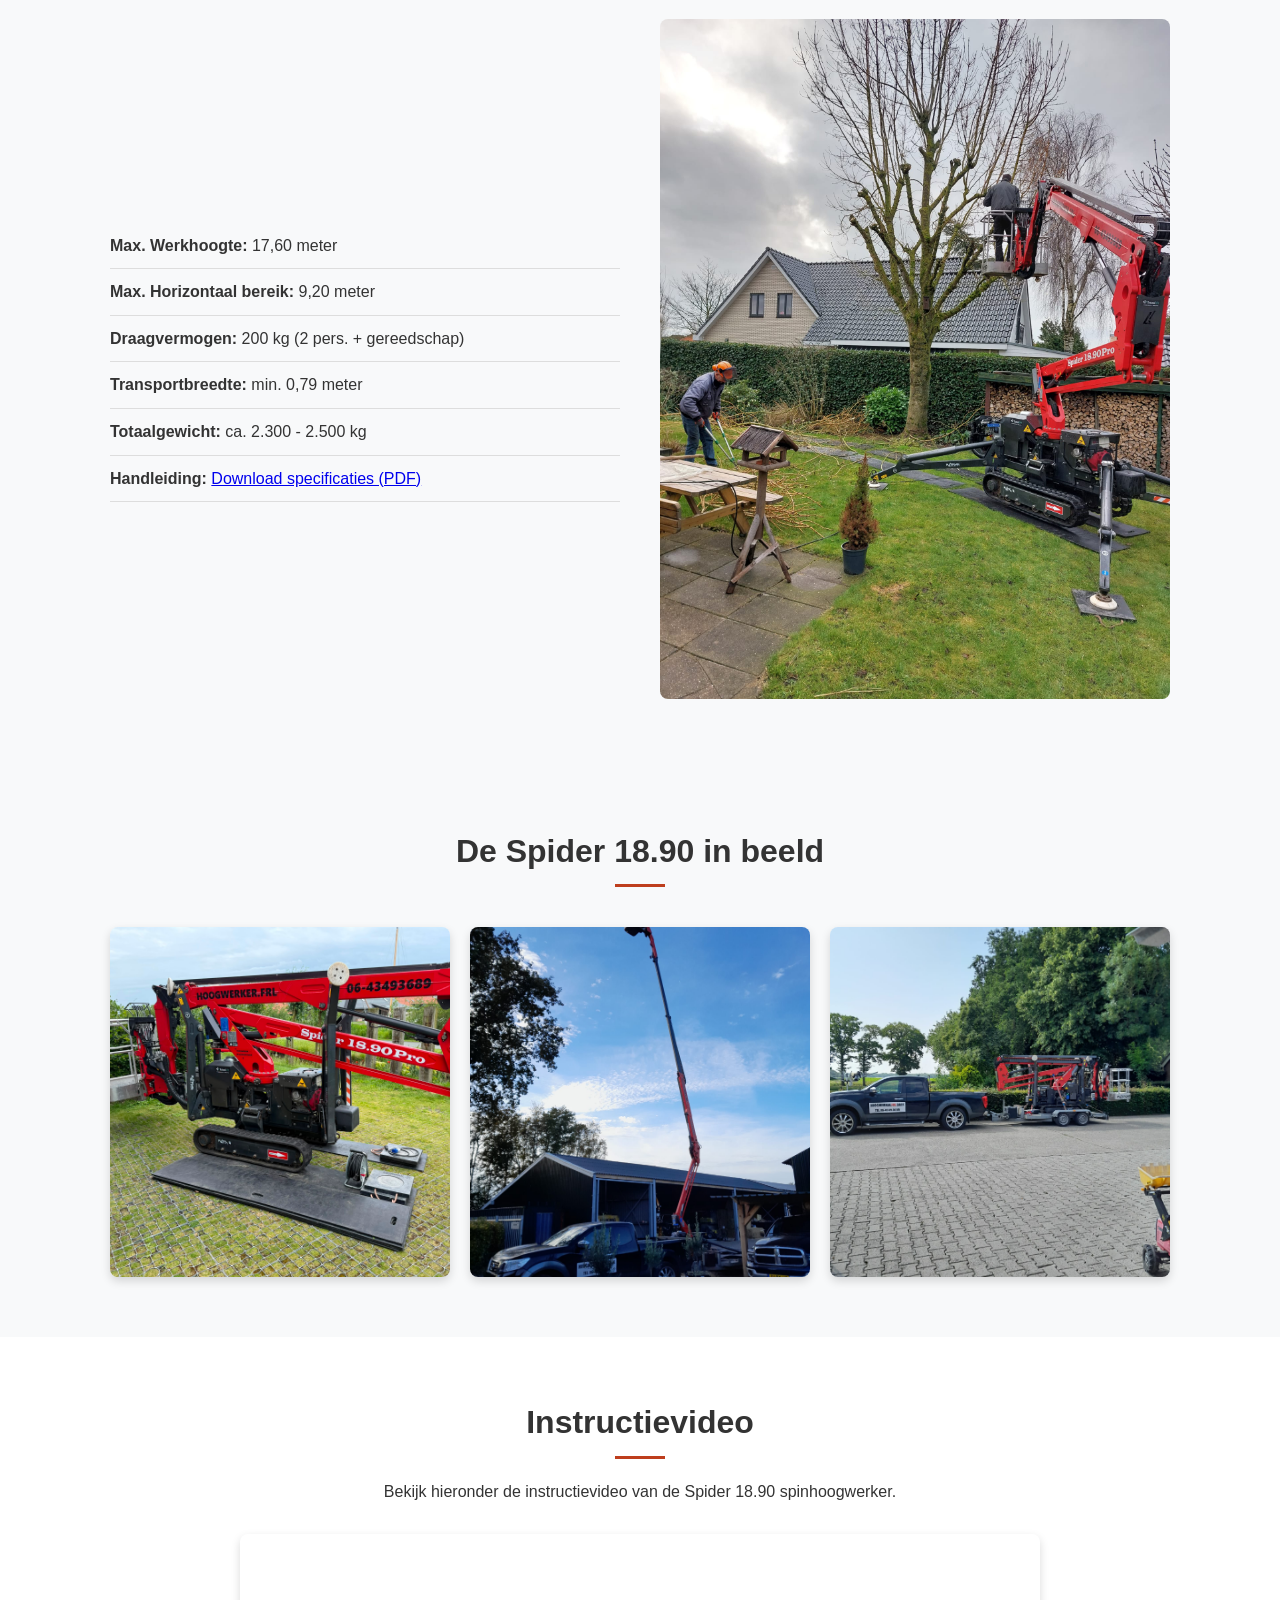
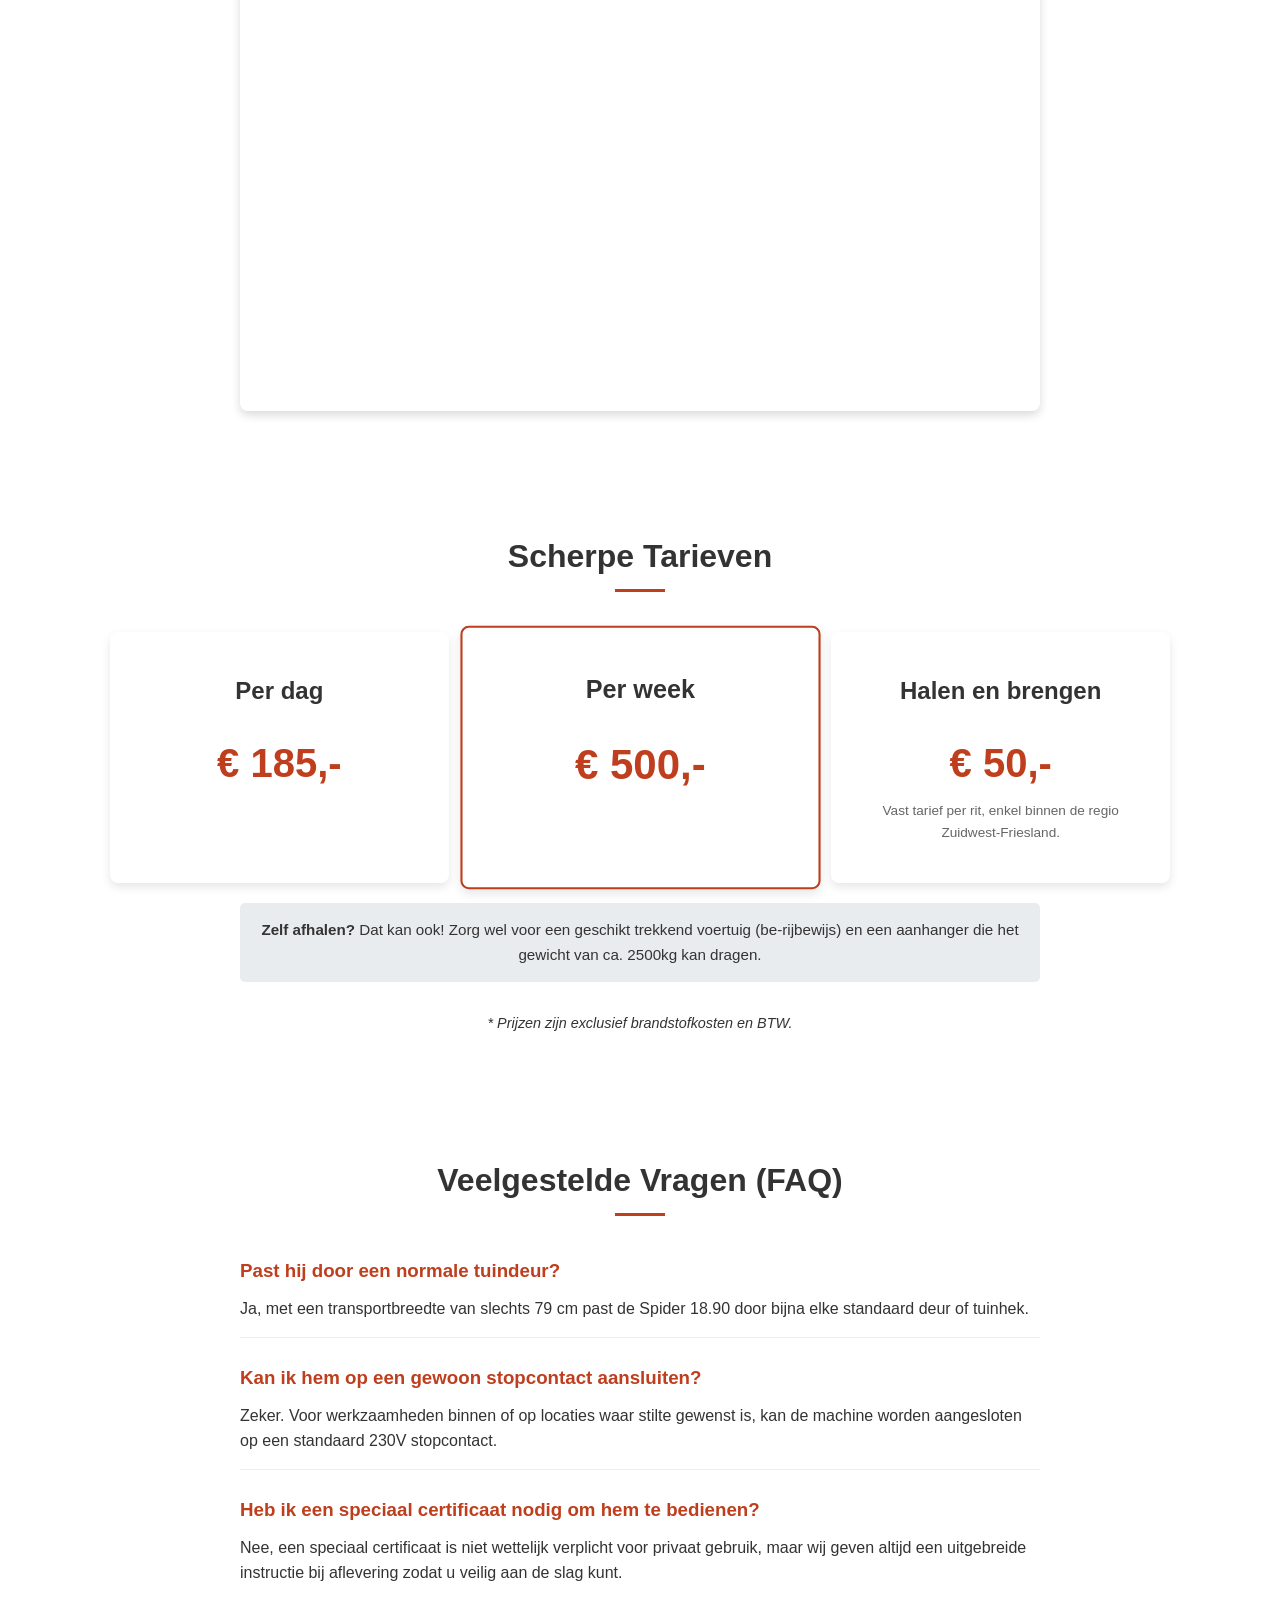
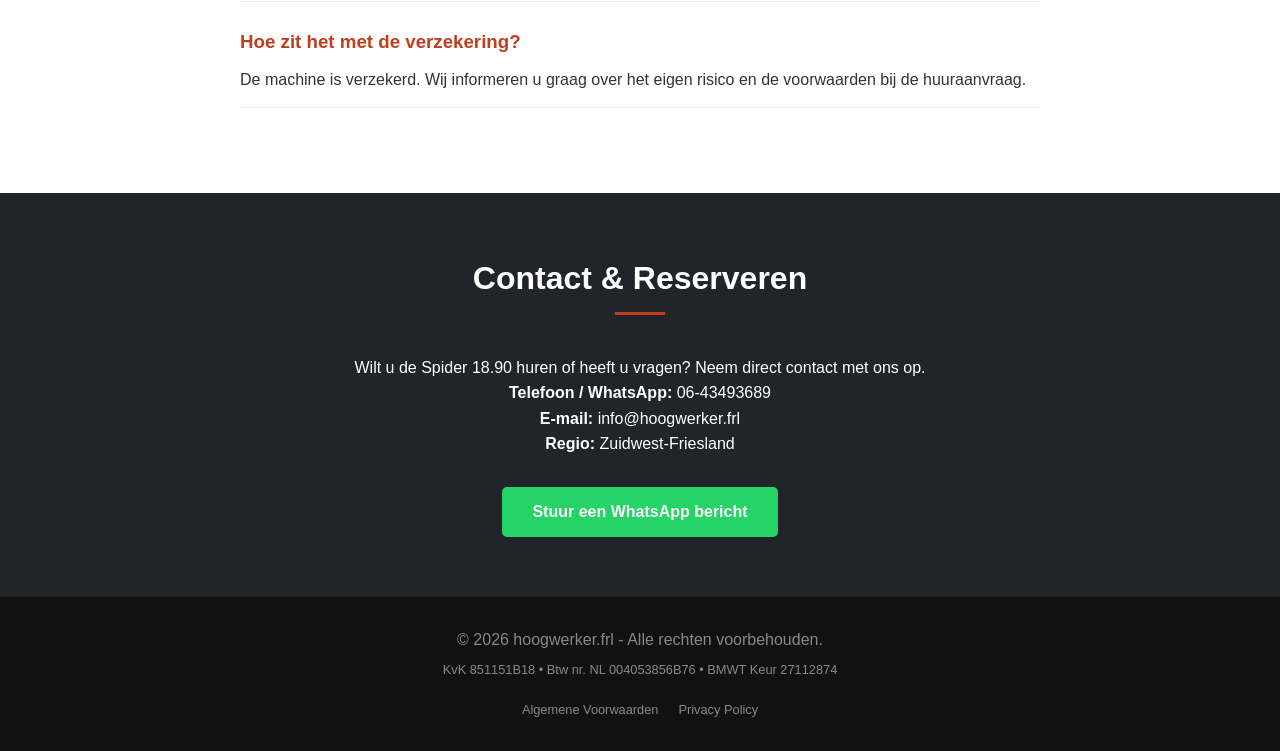
==== commit d51a579f: "Clean menu" ====
--- a/index.html
+++ b/index.html
@@ -12,11 +12,7 @@
             <h1>hoogwerker<span>.frl</span></h1>
             <nav>
                 <ul>
-                    <li><a href="#kenmerken">Kenmerken</a></li>
-                    <li><a href="#toepassingen">Toepassingen</a></li>
                     <li><a href="#specificaties">Specificaties</a></li>
-                    <li><a href="#galerij">Galerij</a></li>
-                    <li><a href="#video">Video</a></li>
                     <li><a href="#tarieven">Tarieven</a></li>
                     <li><a href="#faq">FAQ</a></li>
                     <li><a href="#contact">Contact</a></li>
